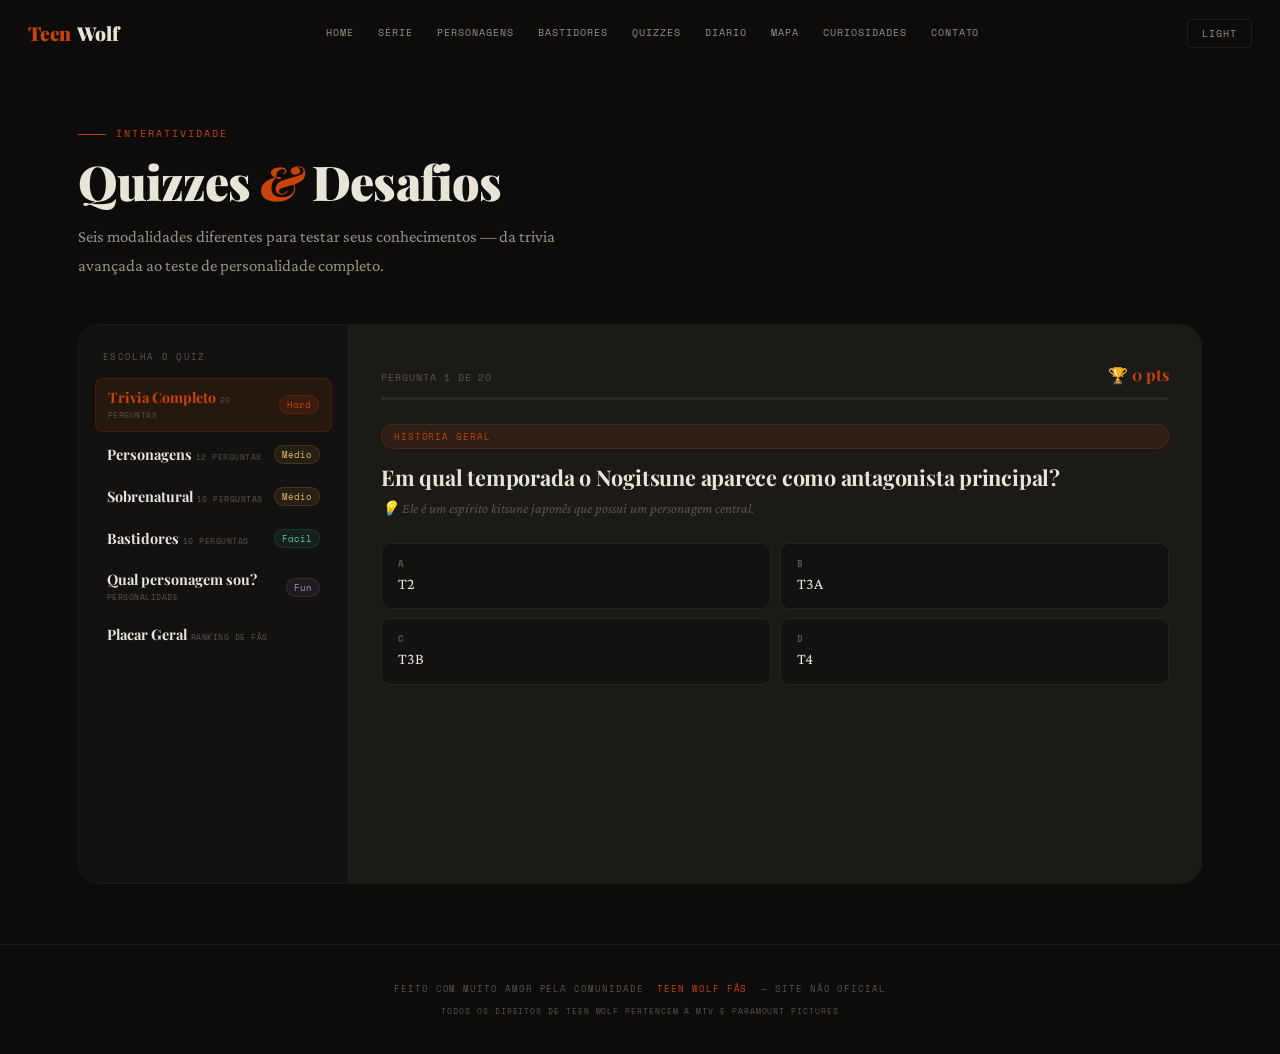
==== quizzes.html @ 921c5e26 "Create Teen Wolf site" ====
<!DOCTYPE html>
<html lang="pt-BR" data-theme="dark">
<head>
<meta charset="UTF-8"/>
<meta name="viewport" content="width=device-width, initial-scale=1.0"/>
<title>Teen Wolf Fãs — Quizzes</title>
<link rel="preconnect" href="https://fonts.googleapis.com"/>
<link href="https://fonts.googleapis.com/css2?family=Playfair+Display:ital,wght@0,400;0,700;0,900;1,400;1,700&family=Crimson+Pro:ital,wght@0,300;0,400;0,600;1,300;1,400&family=Space+Mono:wght@400;700&display=swap" rel="stylesheet"/>
<link rel="stylesheet" href="style.css"/>
</head>
<body>

<!-- NAV -->
<nav id="nav">
  <div class="nav-inner">
    <button class="hamburger" onclick="toggleMenu()">&#9776;</button>
    <div class="nav-logo"><span class="w">Teen</span><span>Wolf</span></div>
    <div class="nav-links">
      <a href="index.html">Home</a>
      <a href="index.html#serie">Série</a>
      <a href="index.html#personagens">Personagens</a>
      <a href="index.html#bastidores">Bastidores</a>
      <a href="quizzes.html" class="active">Quizzes</a>
      <a href="index.html#diario">Diário</a>
      <a href="index.html#mapa">Mapa</a>
      <a href="index.html#curiosidades">Curiosidades</a>
      <a href="index.html#contato">Contato</a>
    </div>
    <div class="nav-end">
      <button class="btn-theme" id="themeBtn" onclick="toggleTheme()">Light</button>
    </div>
  </div>
</nav>
<div id="mob-menu">
  <a href="index.html" onclick="cm()">Home</a>
  <a href="index.html#serie" onclick="cm()">Série</a>
  <a href="index.html#personagens" onclick="cm()">Personagens</a>
  <a href="index.html#bastidores" onclick="cm()">Bastidores</a>
  <a href="quizzes.html" onclick="cm()">Quizzes</a>
  <a href="index.html#diario" onclick="cm()">Diário</a>
  <a href="index.html#mapa" onclick="cm()">Mapa</a>
  <a href="index.html#curiosidades" onclick="cm()">Curiosidades</a>
  <a href="index.html#contato" onclick="cm()">Contato</a>
</div>

<!-- QUIZZES -->
<section id="quizzes" style="min-height:100vh">
  <div class="wrap">
    <div class="eyebrow">Interatividade</div>
    <h1 class="sh">Quizzes <em>&amp;</em> Desafios</h1>
    <p class="sl">Seis modalidades diferentes para testar seus conhecimentos — da trivia avançada ao teste de personalidade completo.</p>

    <div class="quiz-shell">
      <div class="quiz-sidebar">
        <div class="qs-title">Escolha o quiz</div>
        <button class="qsb on" onclick="loadQuiz('trivia')" id="btn-trivia">
          <span class="qsb-info">
            <span class="qsb-name">Trivia Completo</span>
            <span class="qsb-sub">20 perguntas</span>
          </span>
          <span class="qsb-pill pill-hard">Hard</span>
        </button>
        <button class="qsb" onclick="loadQuiz('personagens')" id="btn-personagens">
          <span class="qsb-info">
            <span class="qsb-name">Personagens</span>
            <span class="qsb-sub">12 perguntas</span>
          </span>
          <span class="qsb-pill pill-med">Médio</span>
        </button>
        <button class="qsb" onclick="loadQuiz('sobrenatural')" id="btn-sobrenatural">
          <span class="qsb-info">
            <span class="qsb-name">Sobrenatural</span>
            <span class="qsb-sub">10 perguntas</span>
          </span>
          <span class="qsb-pill pill-med">Médio</span>
        </button>
        <button class="qsb" onclick="loadQuiz('bastidores')" id="btn-bastidores">
          <span class="qsb-info">
            <span class="qsb-name">Bastidores</span>
            <span class="qsb-sub">10 perguntas</span>
          </span>
          <span class="qsb-pill pill-easy">Fácil</span>
        </button>
        <button class="qsb" onclick="loadQuiz('char')" id="btn-char">
          <span class="qsb-info">
            <span class="qsb-name">Qual personagem sou?</span>
            <span class="qsb-sub">Personalidade</span>
          </span>
          <span class="qsb-pill pill-fun">Fun</span>
        </button>
        <button class="qsb" onclick="loadQuiz('ranking')" id="btn-ranking">
          <span class="qsb-info">
            <span class="qsb-name">Placar Geral</span>
            <span class="qsb-sub">Ranking de fãs</span>
          </span>
        </button>
      </div>
      <div class="quiz-main" id="quizMain"></div>
    </div>
  </div>
</section>

<footer>
  <p>Feito com muito amor pela comunidade &nbsp;<span>Teen Wolf Fãs</span>&nbsp; — Site não oficial</p>
  <p style="margin-top:7px;font-size:.52rem">Todos os direitos de Teen Wolf pertencem à MTV e Paramount Pictures</p>
</footer>

<script src="script.js"></script>
</body>
</html>
---- style.css ----
/* ══════════════════════════════════════════
   TEEN WOLF FÃS — style.css
   ══════════════════════════════════════════ */

/* ── TOKENS ── */
:root {
  --ink: #0d0c0a; --ink2: #141210; --ink3: #1c1a17;
  --line: rgba(255,255,255,.07); --line2: rgba(255,255,255,.04);
  --ember: #c8440a; --ember2: #e8621a;
  --gold: #c9963a;  --gold2: #e8b860;
  --silver: #a09890; --cream: #f0ead8;
  --wolf2: #b090d0;
  --green: #2a9d72; --red: #c8342a;
  --text: #e8e4d8; --text2: #9a9080; --text3: #5a554e;
  --r: 14px; --r2: 22px;
  --glow: 0 0 60px rgba(200,68,10,.2);
}
[data-theme="light"] {
  --ink: #faf8f3; --ink2: #f3efe6; --ink3: #ebe5d8;
  --line: rgba(0,0,0,.07); --line2: rgba(0,0,0,.04);
  --text: #1a1510; --text2: #6a6050; --text3: #9a9080;
  --silver: #7a6858; --cream: #1a100a;
}

/* ── RESET ── */
*, *::before, *::after { box-sizing: border-box; margin: 0; padding: 0; }
html { scroll-behavior: smooth; }
a { text-decoration: none; }
body {
  background: var(--ink);
  color: var(--text);
  font-family: 'Crimson Pro', Georgia, serif;
  line-height: 1.7;
  overflow-x: hidden;
}
::selection { background: var(--ember); color: #fff; }
::-webkit-scrollbar { width: 4px; }
::-webkit-scrollbar-track { background: var(--ink); }
::-webkit-scrollbar-thumb { background: var(--ember); border-radius: 2px; }

/* ── KEYFRAMES ── */
@keyframes scIn  { from { transform: scale(.6);      opacity: 0; } to { transform: scale(1);   opacity: 1; } }
@keyframes fup   { from { transform: translateY(14px); opacity: 0; } to { transform: translateY(0); opacity: 1; } }
@keyframes bf    { to { width: 100%; } }
@keyframes sb    { from { opacity: .4; } to { opacity: 1; } }
@keyframes rp    { 0%,100% { transform:scale(1); opacity:.4; } 50% { transform:scale(1.04); opacity:1; } }
@keyframes mp    { 0%,100% { box-shadow: 0 0 5px currentColor; } 50% { box-shadow: 0 0 16px currentColor, 0 0 32px currentColor; } }

/* ── SPLASH ── */
#splash {
  position: fixed; inset: 0; z-index: 9999; background: #000;
  display: flex; flex-direction: column; align-items: center; justify-content: center;
  transition: opacity 1s ease, visibility 1s ease; overflow: hidden;
}
#splash::before {
  content: ''; position: absolute; inset: 0;
  background: radial-gradient(ellipse at 50% 60%, rgba(200,68,10,.15) 0%, transparent 65%);
  animation: sb 3s ease-in-out infinite alternate;
}
#splash.hide { opacity: 0; visibility: hidden; pointer-events: none; }
.sp-eyebrow {
  font-family: 'Space Mono', monospace; font-size: .65rem;
  letter-spacing: .25em; color: var(--ember); text-transform: uppercase;
  margin-bottom: 24px; animation: fup .6s ease both;
}
.sp-wolf {
  font-family: 'Playfair Display', serif;
  font-size: clamp(5rem, 18vw, 9rem); font-weight: 900;
  letter-spacing: -.04em; line-height: 1;
  animation: scIn .8s cubic-bezier(.16,1,.3,1) both;
  color: transparent; -webkit-text-stroke: 2px var(--ember);
  filter: drop-shadow(0 0 40px rgba(200,68,10,.4));
}
.sp-title {
  font-family: 'Playfair Display', serif;
  font-size: clamp(2.5rem, 8vw, 5rem); font-weight: 900;
  color: var(--cream); letter-spacing: -.02em; line-height: 1;
  margin: 16px 0 8px; animation: fup .7s .2s ease both; opacity: 0;
}
.sp-sub {
  font-family: 'Crimson Pro', serif; font-size: 1.1rem;
  font-style: italic; color: var(--silver);
  animation: fup .7s .4s ease both; opacity: 0;
}
.sp-bar {
  width: 160px; height: 1px; background: rgba(255,255,255,.1);
  border-radius: 1px; margin-top: 48px; overflow: hidden;
  animation: fup .7s .5s ease both; opacity: 0;
}
.sp-fill {
  height: 100%;
  background: linear-gradient(90deg, var(--ember), var(--gold));
  animation: bf 2.2s .6s cubic-bezier(.4,0,.2,1) both; width: 0;
}

/* ── NAV ── */
#nav { position: fixed; top: 0; left: 0; right: 0; z-index: 800; transition: all .4s ease; }
#nav.scrolled {
  background: rgba(13,12,10,.93);
  backdrop-filter: blur(20px) saturate(160%);
  border-bottom: 1px solid var(--line);
}
[data-theme="light"] #nav.scrolled { background: rgba(250,248,243,.93); }
.nav-inner {
  max-width: 1280px; margin: 0 auto;
  display: flex; align-items: center; height: 66px; padding: 0 28px; gap: 16px;
}
.nav-logo {
  font-family: 'Playfair Display', serif; font-size: 1.2rem;
  font-weight: 900; letter-spacing: -.01em; flex-shrink: 0;
  display: flex; align-items: center; gap: 6px;
}
.nav-logo .w { color: var(--ember); }
.nav-links {
  display: flex; flex: 1; justify-content: center;
  overflow-x: auto; scrollbar-width: none;
}
.nav-links::-webkit-scrollbar { display: none; }
.nav-links a {
  font-family: 'Space Mono', monospace; font-size: .62rem;
  letter-spacing: .1em; text-transform: uppercase;
  color: var(--text2); padding: 8px 12px;
  transition: color .2s; white-space: nowrap; position: relative;
}
.nav-links a::after {
  content: ''; position: absolute; bottom: 0; left: 12px; right: 12px;
  height: 1px; background: var(--ember);
  transform: scaleX(0); transition: transform .25s ease;
}
.nav-links a:hover { color: var(--text); }
.nav-links a:hover::after, .nav-links a.active::after { transform: scaleX(1); }
.nav-links a.active { color: var(--ember); }
.nav-end { display: flex; align-items: center; flex-shrink: 0; }
.btn-theme {
  font-family: 'Space Mono', monospace; font-size: .62rem;
  letter-spacing: .1em; text-transform: uppercase;
  color: var(--text2); background: none;
  border: 1px solid var(--line); padding: 6px 14px;
  border-radius: 4px; cursor: pointer; transition: all .2s;
}
.btn-theme:hover { color: var(--ember); border-color: var(--ember); }
.hamburger {
  display: none; background: none; border: none;
  color: var(--text); cursor: pointer; font-size: 1.4rem; padding: 4px;
}
#mob-menu {
  display: none; position: fixed; top: 66px; inset-inline: 0; z-index: 799;
  background: var(--ink2); border-bottom: 1px solid var(--line);
  padding: 16px 20px; flex-direction: column; gap: 2px;
}
#mob-menu.open { display: flex; }
#mob-menu a {
  font-family: 'Space Mono', monospace; font-size: .68rem;
  letter-spacing: .1em; text-transform: uppercase;
  color: var(--text2); padding: 11px 14px; border-radius: 8px; transition: all .15s;
}
#mob-menu a:hover { color: var(--ember); background: rgba(200,68,10,.08); }

/* ── LAYOUT ── */
section { padding-top: 66px; min-height: 100vh; }
.wrap { max-width: 1180px; margin: 0 auto; padding: 60px 28px; }
.eyebrow {
  font-family: 'Space Mono', monospace; font-size: .62rem;
  letter-spacing: .2em; text-transform: uppercase;
  color: var(--ember); margin-bottom: 12px;
  display: flex; align-items: center; gap: 10px;
}
.eyebrow::before { content: ''; width: 28px; height: 1px; background: var(--ember); flex-shrink: 0; }
.sh {
  font-family: 'Playfair Display', serif;
  font-size: clamp(1.8rem, 4vw, 3rem); font-weight: 900;
  line-height: 1.1; letter-spacing: -.02em;
  color: var(--text); margin-bottom: 14px;
}
.sh em { font-style: italic; color: var(--ember); }
.sl { font-size: 1.05rem; color: var(--text2); line-height: 1.75; max-width: 540px; margin-bottom: 44px; }
hr.rule { border: none; border-top: 1px solid var(--line); margin: 60px 0; }

/* ── BUTTONS ── */
.btn {
  display: inline-flex; align-items: center; gap: 8px;
  font-family: 'Space Mono', monospace; font-size: .68rem;
  letter-spacing: .1em; text-transform: uppercase;
  padding: 13px 26px; border-radius: 6px;
  cursor: pointer; transition: all .25s; border: none; font-weight: 700;
}
.btn-f { background: var(--ember); color: #fff; }
.btn-f:hover { background: var(--ember2); box-shadow: 0 4px 24px rgba(200,68,10,.4); transform: translateY(-1px); }
.btn-o { background: transparent; color: var(--text2); border: 1px solid var(--line); }
.btn-o:hover { color: var(--text); border-color: rgba(255,255,255,.2); }

/* ── HERO ── */
#home { position: relative; overflow: hidden; padding-top: 0; }
.hero { min-height: 100vh; display: grid; grid-template-rows: 1fr auto; position: relative; }
.hero-bg {
  position: absolute; inset: 0;
  background:
    radial-gradient(ellipse 80% 60% at 60% 50%, rgba(200,68,10,.1) 0%, transparent 60%),
    radial-gradient(ellipse 60% 80% at 15% 80%, rgba(139,106,170,.07) 0%, transparent 50%),
    radial-gradient(ellipse 50% 40% at 85% 15%, rgba(201,150,58,.05) 0%, transparent 40%);
}
.hero-gl { position: absolute; inset: 0; pointer-events: none; overflow: hidden; }
.hero-gl span { position: absolute; left: 0; right: 0; height: 1px; background: var(--line2); }
.hero-body {
  display: flex; align-items: center; justify-content: center;
  text-align: center; flex-direction: column;
  padding: 140px 28px 80px; position: relative; z-index: 1;
}
.hero-badge {
  font-family: 'Space Mono', monospace; font-size: .62rem;
  letter-spacing: .22em; text-transform: uppercase;
  color: var(--ember); margin-bottom: 24px;
  display: inline-flex; align-items: center; gap: 10px;
  border: 1px solid rgba(200,68,10,.25); padding: 6px 18px;
  border-radius: 100px; background: rgba(200,68,10,.05);
}
.hero-h1 {
  font-family: 'Playfair Display', serif;
  font-size: clamp(3rem, 10vw, 8rem); font-weight: 900;
  line-height: .92; letter-spacing: -.03em;
  color: var(--cream); margin-bottom: 8px;
}
.hero-h1 .outline { color: transparent; -webkit-text-stroke: 1.5px var(--ember); font-style: italic; }
.hero-h1 .small {
  display: block; font-size: clamp(1.2rem, 3.5vw, 2.8rem);
  color: var(--text2); font-style: italic; font-weight: 400; letter-spacing: 0; margin-top: 6px;
}
.hero-desc { font-size: 1.05rem; font-style: italic; color: var(--text2); max-width: 460px; line-height: 1.8; margin: 26px auto 38px; }
.hero-cta { display: flex; gap: 12px; flex-wrap: wrap; justify-content: center; }
.hero-stats { display: flex; border-top: 1px solid var(--line); position: relative; z-index: 1; }
.hero-stat { flex: 1; padding: 26px 20px; text-align: center; border-right: 1px solid var(--line); transition: background .2s; }
.hero-stat:last-child { border-right: none; }
.hero-stat:hover { background: rgba(255,255,255,.02); }
.hn { font-family: 'Playfair Display', serif; font-size: 2rem; font-weight: 700; color: var(--ember); line-height: 1; }
.hl { font-family: 'Space Mono', monospace; font-size: .58rem; letter-spacing: .15em; text-transform: uppercase; color: var(--text3); margin-top: 4px; }

/* ── CARDS ── */
.cards4 {
  display: grid; grid-template-columns: repeat(auto-fill, minmax(240px,1fr));
  gap: 1px; background: var(--line2); border-radius: var(--r2);
  overflow: hidden; margin-bottom: 48px;
}
.card-item { background: var(--ink2); padding: 32px 28px; transition: background .2s; position: relative; overflow: hidden; }
.card-item::before {
  content: ''; position: absolute; top: 0; left: 0; right: 0; height: 2px;
  background: linear-gradient(90deg, var(--ember), transparent);
  transform: scaleX(0); transition: transform .3s ease; transform-origin: left;
}
.card-item:hover { background: var(--ink3); }
.card-item:hover::before { transform: scaleX(1); }
.ci-icon {
  font-size: 1.6rem; width: 48px; height: 48px;
  display: flex; align-items: center; justify-content: center;
  background: rgba(200,68,10,.08); border-radius: 10px;
  border: 1px solid rgba(200,68,10,.15); margin-bottom: 16px;
}
.card-item h3 { font-family: 'Playfair Display', serif; font-size: 1.1rem; font-weight: 700; color: var(--text); margin-bottom: 8px; }
.card-item p  { font-size: .92rem; color: var(--text2); line-height: 1.65; }
.ci-tag {
  display: inline-block; margin-top: 14px; padding: 2px 10px;
  border-radius: 100px; font-family: 'Space Mono', monospace;
  font-size: .58rem; letter-spacing: .08em; text-transform: uppercase;
  background: rgba(200,68,10,.1); color: var(--ember); border: 1px solid rgba(200,68,10,.18);
}

/* ── TIMELINE ── */
.tl { position: relative; padding-left: 24px; }
.tl::before {
  content: ''; position: absolute; left: 0; top: 8px; bottom: 8px;
  width: 1px; background: linear-gradient(180deg, var(--ember) 0%, transparent 100%);
}
.tl-item { position: relative; padding-left: 28px; margin-bottom: 36px; }
.tl-item::before {
  content: ''; position: absolute; left: -4px; top: 9px;
  width: 9px; height: 9px; border-radius: 50%;
  background: var(--ink); border: 2px solid var(--ember);
  box-shadow: 0 0 8px rgba(200,68,10,.4);
}
.tl-y  { font-family: 'Space Mono', monospace; font-size: .62rem; letter-spacing: .1em; color: var(--ember); margin-bottom: 3px; }
.tl-item h4 { font-family: 'Playfair Display', serif; font-size: 1.05rem; font-weight: 700; color: var(--text); margin-bottom: 5px; }
.tl-item p  { font-size: .9rem; color: var(--text2); line-height: 1.6; }

/* ── PERSONAGENS ── */
.char-grid {
  display: grid; grid-template-columns: repeat(auto-fill, minmax(210px,1fr));
  gap: 1px; background: var(--line2); border-radius: var(--r2); overflow: hidden;
}
.char-card {
  background: var(--ink2); padding: 0;
  transition: background .25s; cursor: pointer;
  position: relative; overflow: hidden; display: flex; flex-direction: column;
}
.char-card::after {
  content: ''; position: absolute; bottom: 0; left: 0; right: 0; height: 2px;
  background: linear-gradient(90deg, var(--ember), var(--gold));
  transform: scaleX(0); transition: transform .35s ease; transform-origin: left;
}
.char-card:hover { background: var(--ink3); }
.char-card:hover::after, .char-card.open::after { transform: scaleX(1); }
.char-card .ch-name,
.char-card .ch-role,
.char-card .ch-detail { padding-left: 18px; padding-right: 18px; }
.char-card .ch-name { padding-top: 14px; }
.ch-photo { width: 100%; aspect-ratio: 3/4; overflow: hidden; position: relative; flex-shrink: 0; }
.ch-photo img { width: 100%; height: 100%; object-fit: cover; object-position: top center; transition: transform .4s ease; display: block; }
.char-card:hover .ch-photo img { transform: scale(1.06); }
.ch-photo::after {
  content: ''; position: absolute; inset: 0;
  background: linear-gradient(to top, rgba(13,12,10,.85) 0%, rgba(13,12,10,.1) 50%, transparent 100%);
  pointer-events: none;
}
.ch-av {
  font-size: 2.4rem; width: 58px; height: 58px;
  display: flex; align-items: center; justify-content: center;
  background: rgba(200,68,10,.07); border-radius: 50%;
  border: 1px solid rgba(200,68,10,.15); margin: 18px 18px 14px;
  transition: transform .3s;
}
.char-card:hover .ch-av { transform: scale(1.06); }
.ch-name  { font-family: 'Playfair Display', serif; font-size: 1.1rem; font-weight: 700; color: var(--text); letter-spacing: -.01em; margin-bottom: 2px; }
.ch-role  { font-family: 'Space Mono', monospace; font-size: .58rem; letter-spacing: .1em; text-transform: uppercase; color: var(--text3); margin-bottom: 10px; }
.ch-power {
  display: inline-block; padding: 2px 10px; border-radius: 100px;
  font-family: 'Space Mono', monospace; font-size: .56rem;
  letter-spacing: .07em; text-transform: uppercase;
  background: rgba(139,106,170,.1); color: var(--wolf2);
  border: 1px solid rgba(139,106,170,.18); margin-left: 18px; margin-bottom: 0;
}
.ch-detail { max-height: 0; overflow: hidden; transition: max-height .4s ease; }
.char-card.open .ch-detail { max-height: 300px; }
.ch-detail-inner { border-top: 1px solid var(--line); padding: 14px 18px; margin-top: 14px; font-size: .88rem; color: var(--text2); line-height: 1.65; }

/* ── BASTIDORES ── */
.bast-grid { display: grid; grid-template-columns: repeat(3,1fr); gap: 20px; }
.bast-card {
  border: 1px solid var(--line); border-radius: var(--r);
  overflow: hidden; background: var(--ink2);
  transition: all .3s; position: relative; display: flex; flex-direction: column;
}
.bast-card::before {
  content: ''; position: absolute; inset: 0;
  background: radial-gradient(ellipse at 50% 0%, rgba(200,68,10,.06) 0%, transparent 60%);
  opacity: 0; transition: opacity .3s; pointer-events: none; z-index: 1;
}
.bast-card:hover { border-color: rgba(200,68,10,.25); transform: translateY(-2px); box-shadow: var(--glow); }
.bast-card:hover::before { opacity: 1; }
.bast-photo { width: 100%; aspect-ratio: 4/3; overflow: hidden; position: relative; flex-shrink: 0; }
.bast-photo img { width: 100%; height: 100%; object-fit: cover; object-position: top center; transition: transform .4s ease; display: block; }
.bast-card:hover .bast-photo img { transform: scale(1.05); }
.bast-photo::after {
  content: ''; position: absolute; inset: 0;
  background: linear-gradient(to top, rgba(13,12,10,.9) 0%, rgba(13,12,10,.1) 60%, transparent 100%);
}
.bast-info { padding: 22px 22px 24px; position: relative; z-index: 2; flex: 1; display: flex; flex-direction: column; }
.bast-num { font-family: 'Playfair Display', serif; font-size: 2.8rem; font-weight: 900; color: rgba(200,68,10,.13); line-height: 1; margin-bottom: 10px; letter-spacing: -.04em; }
.bast-card h3 { font-family: 'Playfair Display', serif; font-size: 1.05rem; font-weight: 700; color: var(--text); margin-bottom: 8px; }
.bast-card p  { font-size: .9rem; color: var(--text2); line-height: 1.65; flex: 1; }
.bast-tag {
  display: inline-block; margin-top: 12px; padding: 2px 10px;
  border-radius: 100px; font-family: 'Space Mono', monospace;
  font-size: .56rem; letter-spacing: .08em; text-transform: uppercase;
  background: rgba(201,150,58,.1); color: var(--gold2); border: 1px solid rgba(201,150,58,.18);
}

/* ── DIÁRIO ── */
.diary-feed { display: flex; flex-direction: column; gap: 14px; }
.di-entry {
  background: var(--ink2); border: 1px solid var(--line);
  border-radius: var(--r); padding: 26px;
  border-left: 3px solid var(--ember); transition: all .3s;
}
.di-entry:hover { box-shadow: var(--glow); border-color: rgba(200,68,10,.25); }
.di-meta { display: flex; align-items: center; gap: 12px; margin-bottom: 14px; }
.di-av {
  font-size: 1.5rem; width: 42px; height: 42px;
  display: flex; align-items: center; justify-content: center;
  background: rgba(200,68,10,.07); border-radius: 50%;
  border: 1px solid rgba(200,68,10,.15); flex-shrink: 0;
}
.di-who { font-family: 'Playfair Display', serif; font-size: .98rem; font-weight: 700; color: var(--text); }
.di-date { font-family: 'Space Mono', monospace; font-size: .56rem; letter-spacing: .1em; color: var(--text3); text-transform: uppercase; margin-top: 2px; }
.di-quote { margin: 0 0 12px; padding: 11px 16px; background: rgba(200,68,10,.05); border-radius: 7px; border-left: 2px solid var(--gold); font-style: italic; color: var(--text); font-size: .96rem; line-height: 1.6; }
.di-body  { font-size: .9rem; color: var(--text2); line-height: 1.7; }

/* ── MAPA ── */
.map-wrap { border: 1px solid var(--line); border-radius: var(--r2); overflow: hidden; background: var(--ink2); }
.map-area {
  width: 100%; aspect-ratio: 16/9; position: relative;
  background: linear-gradient(135deg, #0a140a 0%, #121f12 40%, #080f08 100%);
}
.map-area::before {
  content: ''; position: absolute; inset: 0;
  background: radial-gradient(ellipse at 30% 45%, rgba(20,60,20,.7) 0%, transparent 55%),
              radial-gradient(ellipse at 70% 60%, rgba(14,40,14,.5) 0%, transparent 40%);
  pointer-events: none;
}
.map-pin { position: absolute; cursor: pointer; transform: translate(-50%,-100%); transition: transform .2s; z-index: 2; }
.map-pin:hover { transform: translate(-50%,-115%) scale(1.15); }
.pin-dot { width: 15px; height: 15px; border-radius: 50%; border: 2px solid rgba(255,255,255,.7); margin: 0 auto 4px; animation: mp 2.5s ease-in-out infinite; }
.pin-label { font-family: 'Space Mono', monospace; font-size: .5rem; color: #fff; letter-spacing: .05em; text-align: center; text-shadow: 0 1px 4px #000; white-space: nowrap; }
.map-popup {
  display: none; position: absolute; background: var(--ink2);
  border: 1px solid var(--ember); border-radius: 11px;
  padding: 16px 18px; min-width: 200px; z-index: 10;
  box-shadow: 0 8px 32px rgba(0,0,0,.5);
}
.map-popup.show { display: block; animation: fup .25s ease; }
.mp-close { float: right; background: none; border: none; color: var(--text3); cursor: pointer; font-size: .85rem; margin-left: 8px; }
.mp-title { font-family: 'Playfair Display', serif; font-size: .98rem; font-weight: 700; color: var(--ember); margin-bottom: 7px; clear: right; }
.mp-body  { font-size: .84rem; color: var(--text2); line-height: 1.6; }
.map-legend { padding: 12px 18px; display: flex; gap: 18px; flex-wrap: wrap; border-top: 1px solid var(--line); }
.leg-item { display: flex; align-items: center; gap: 5px; font-family: 'Space Mono', monospace; font-size: .56rem; letter-spacing: .06em; text-transform: uppercase; color: var(--text3); }
.leg-dot { width: 7px; height: 7px; border-radius: 50%; }

/* ── CURIOSIDADES ── */
.fact-hero {
  background: var(--ink2); border: 1px solid var(--line);
  border-radius: var(--r2); padding: 40px; margin-bottom: 28px;
  position: relative; overflow: hidden;
}
.fact-hero::before { content: ''; position: absolute; top: 0; left: 0; right: 0; height: 2px; background: linear-gradient(90deg, var(--ember), var(--gold)); }
.fact-hero::after {
  content: '?'; position: absolute; right: 40px; bottom: -20px;
  font-family: 'Playfair Display', serif; font-size: 13rem; font-weight: 900;
  color: rgba(200,68,10,.05); line-height: 1; pointer-events: none;
}
.fact-label { font-family: 'Space Mono', monospace; font-size: .6rem; letter-spacing: .2em; text-transform: uppercase; color: var(--ember); margin-bottom: 14px; display: flex; align-items: center; gap: 8px; }
.fact-label::before { content: ''; width: 24px; height: 1px; background: var(--ember); }
.fact-num  { font-family: 'Space Mono', monospace; font-size: .76rem; font-weight: 700; color: var(--text3); margin-bottom: 8px; }
.fact-text { font-family: 'Crimson Pro', serif; font-size: 1.3rem; color: var(--text); line-height: 1.65; max-width: 660px; position: relative; z-index: 1; }
.fact-nav  { display: flex; gap: 10px; margin-top: 26px; position: relative; z-index: 1; }

/* ── QUIZ ── */
.quiz-shell { display: grid; grid-template-columns: 270px 1fr; gap: 0; border: 1px solid var(--line); border-radius: var(--r2); overflow: hidden; min-height: 560px; }
.quiz-sidebar { background: var(--ink2); border-right: 1px solid var(--line); padding: 24px 16px; display: flex; flex-direction: column; gap: 3px; }
.qs-title { font-family: 'Space Mono', monospace; font-size: .56rem; letter-spacing: .15em; text-transform: uppercase; color: var(--text3); padding: 0 8px; margin-bottom: 10px; }
.qsb { display: flex; align-items: center; gap: 10px; padding: 10px 12px; border-radius: 8px; cursor: pointer; transition: all .2s; background: none; border: none; text-align: left; width: 100%; }
.qsb:hover { background: rgba(255,255,255,.04); }
.qsb.on { background: rgba(200,68,10,.1); border: 1px solid rgba(200,68,10,.18); }
.qsb-info { flex: 1; min-width: 0; }
.qsb-name { font-family: 'Playfair Display', serif; font-size: .9rem; font-weight: 700; color: var(--text); line-height: 1.2; white-space: nowrap; overflow: hidden; text-overflow: ellipsis; }
.qsb-sub  { font-family: 'Space Mono', monospace; font-size: .52rem; letter-spacing: .06em; color: var(--text3); text-transform: uppercase; margin-top: 1px; }
.qsb.on .qsb-name { color: var(--ember); }
.qsb-pill { font-family: 'Space Mono', monospace; font-size: .54rem; padding: 2px 7px; border-radius: 100px; flex-shrink: 0; white-space: nowrap; }
.pill-hard { background: rgba(200,68,10,.12); color: var(--ember);  border: 1px solid rgba(200,68,10,.2); }
.pill-med  { background: rgba(201,150,58,.1);  color: var(--gold2); border: 1px solid rgba(201,150,58,.18); }
.pill-easy { background: rgba(42,157,114,.1);  color: #5ecfa8;      border: 1px solid rgba(42,157,114,.2); }
.pill-fun  { background: rgba(139,106,170,.1); color: var(--wolf2); border: 1px solid rgba(139,106,170,.2); }
.quiz-main { background: var(--ink3); padding: 36px 32px; display: flex; flex-direction: column; position: relative; }
.qz-top { margin-bottom: 24px; }
.qz-top-row { display: flex; justify-content: space-between; align-items: baseline; margin-bottom: 8px; }
.qz-step { font-family: 'Space Mono', monospace; font-size: .6rem; letter-spacing: .1em; text-transform: uppercase; color: var(--text3); }
.qz-pts  { font-family: 'Playfair Display', serif; font-size: 1rem; font-weight: 700; color: var(--ember); }
.qz-pbar  { height: 3px; background: var(--line); border-radius: 2px; overflow: hidden; }
.qz-pfill { height: 100%; background: linear-gradient(90deg, var(--ember), var(--gold)); border-radius: 2px; transition: width .5s cubic-bezier(.4,0,.2,1); }
.qz-chip { display: inline-flex; align-items: center; gap: 5px; padding: 4px 12px; border-radius: 100px; font-family: 'Space Mono', monospace; font-size: .56rem; letter-spacing: .1em; text-transform: uppercase; margin-bottom: 14px; }
.chip-h { background: rgba(200,68,10,.1);  color: var(--ember);  border: 1px solid rgba(200,68,10,.2); }
.chip-p { background: rgba(139,106,170,.1); color: var(--wolf2); border: 1px solid rgba(139,106,170,.2); }
.chip-s { background: rgba(42,157,114,.1);  color: #5ecfa8;      border: 1px solid rgba(42,157,114,.2); }
.chip-b { background: rgba(201,150,58,.1);  color: var(--gold2); border: 1px solid rgba(201,150,58,.18); }
.qz-q    { font-family: 'Playfair Display', serif; font-size: 1.35rem; font-weight: 700; line-height: 1.35; color: var(--text); margin-bottom: 6px; letter-spacing: -.01em; }
.qz-hint { font-size: .88rem; color: var(--text3); font-style: italic; margin-bottom: 24px; line-height: 1.5; }
.qz-opts { display: grid; grid-template-columns: 1fr 1fr; gap: 9px; margin-bottom: 18px; }
.qz-opt {
  background: var(--ink2); border: 1px solid var(--line);
  color: var(--text); padding: 13px 16px; border-radius: 9px;
  cursor: pointer; text-align: left;
  font-family: 'Crimson Pro', serif; font-size: 1rem; line-height: 1.4;
  transition: all .2s; position: relative; overflow: hidden;
}
.qz-opt:hover:not(:disabled) { border-color: rgba(200,68,10,.35); background: var(--ink); }
.qz-opt.correct { border-color: var(--green)!important; background: rgba(42,157,114,.1)!important; color: #5ecfa8!important; }
.qz-opt.wrong   { border-color: var(--red)!important;   background: rgba(200,52,42,.1)!important; color: #e87870!important; }
.qz-opt:disabled { cursor: default; }
.qz-opt-l { font-family: 'Space Mono', monospace; font-size: .58rem; font-weight: 700; color: var(--text3); display: block; margin-bottom: 3px; letter-spacing: .05em; }
.qz-opt.correct .qz-opt-l { color: #5ecfa8; }
.qz-opt.wrong   .qz-opt-l { color: #e87870; }
.qz-explain { background: var(--ink2); border: 1px solid var(--line); border-left: 3px solid var(--ember); border-radius: 9px; padding: 14px 18px; font-size: .9rem; color: var(--text2); line-height: 1.65; margin-bottom: 16px; display: none; }
.qz-explain.show { display: block; animation: fup .3s ease; }
.qz-explain strong { color: var(--text); font-family: 'Playfair Display', serif; }
.qz-next { font-family: 'Space Mono', monospace; font-size: .64rem; letter-spacing: .1em; text-transform: uppercase; background: var(--ember); color: #fff; border: none; padding: 11px 22px; border-radius: 6px; cursor: pointer; transition: all .2s; display: none; align-self: flex-start; }
.qz-next.show { display: block; animation: fup .3s ease; }
.qz-next:hover { background: var(--ember2); transform: translateY(-1px); }
.qz-result { display: none; flex-direction: column; align-items: center; text-align: center; padding: 16px 0; flex: 1; justify-content: center; }
.qz-result.show { display: flex; animation: fup .5s ease; }
.qz-ring { width: 110px; height: 110px; border-radius: 50%; background: radial-gradient(ellipse at 50% 40%,rgba(200,68,10,.15),transparent); border: 2px solid var(--ember); display: flex; align-items: center; justify-content: center; margin-bottom: 22px; position: relative; }
.qz-ring::before { content: ''; position: absolute; inset: -5px; border-radius: 50%; border: 1px solid rgba(200,68,10,.15); animation: rp 2s ease-in-out infinite; }
.qz-rs { font-family: 'Playfair Display', serif; font-size: 2.6rem; font-weight: 900; color: var(--ember); line-height: 1; }
.qz-rt { font-family: 'Space Mono', monospace; font-size: .62rem; color: var(--text3); letter-spacing: .1em; margin-top: 2px; }
.qz-rtitle { font-family: 'Playfair Display', serif; font-size: 1.5rem; font-weight: 700; color: var(--text); margin-bottom: 8px; letter-spacing: -.01em; }
.qz-rmsg   { font-size: .98rem; color: var(--text2); line-height: 1.65; max-width: 360px; margin-bottom: 22px; font-style: italic; }
.qz-bars   { width: 100%; max-width: 340px; margin-bottom: 22px; }
.qz-brow   { display: flex; align-items: center; gap: 9px; margin-bottom: 7px; }
.qz-blabel { font-family: 'Space Mono', monospace; font-size: .56rem; color: var(--text3); letter-spacing: .06em; text-transform: uppercase; width: 72px; text-align: right; flex-shrink: 0; }
.qz-btrack { flex: 1; height: 5px; background: var(--line); border-radius: 3px; overflow: hidden; }
.qz-bfill  { height: 100%; background: linear-gradient(90deg, var(--ember), var(--gold)); border-radius: 3px; transition: width 1s cubic-bezier(.4,0,.2,1) .3s; }
.qz-bval   { font-family: 'Space Mono', monospace; font-size: .58rem; color: var(--ember); width: 26px; text-align: right; flex-shrink: 0; }
.btn-restart { font-family: 'Space Mono', monospace; font-size: .64rem; letter-spacing: .1em; text-transform: uppercase; background: none; border: 1px solid var(--line); color: var(--text2); padding: 11px 22px; border-radius: 6px; cursor: pointer; transition: all .2s; margin-right: 8px; }
.btn-restart:hover { border-color: var(--ember); color: var(--ember); }
.chq-wrap  { max-width: 580px; margin: 0 auto; width: 100%; }
.chq-q     { font-family: 'Playfair Display', serif; font-size: 1.25rem; font-weight: 700; color: var(--text); margin-bottom: 22px; line-height: 1.35; }
.chq-opts  { display: flex; flex-direction: column; gap: 9px; }
.chq-opt   { display: flex; align-items: flex-start; gap: 12px; background: var(--ink2); border: 1px solid var(--line); border-radius: 9px; padding: 13px 16px; cursor: pointer; transition: all .2s; }
.chq-opt:hover { border-color: rgba(200,68,10,.3); background: var(--ink); }
.chq-ol    { font-family: 'Playfair Display', serif; font-size: 1.2rem; font-weight: 700; color: var(--ember); width: 24px; flex-shrink: 0; line-height: 1.3; }
.chq-ot    { font-family: 'Crimson Pro', serif; font-size: .98rem; color: var(--text2); line-height: 1.4; }
.chq-result { display: none; text-align: center; padding: 16px 0; }
.chq-result.show { display: block; animation: fup .5s ease; }
.chq-rphoto { width: 160px; height: 160px; border-radius: 50%; overflow: hidden; margin: 0 auto 20px; border: 3px solid var(--ember); box-shadow: 0 0 32px rgba(200,68,10,.35); animation: scIn .6s cubic-bezier(.16,1,.3,1); }
.chq-rphoto img { width: 100%; height: 100%; object-fit: cover; object-position: top center; }
.chq-rav   { font-size: 5rem; margin-bottom: 14px; animation: scIn .6s cubic-bezier(.16,1,.3,1); }
.chq-rname { font-family: 'Playfair Display', serif; font-size: 1.9rem; font-weight: 900; color: var(--ember); margin-bottom: 4px; letter-spacing: -.02em; }
.chq-rrole { font-family: 'Space Mono', monospace; font-size: .6rem; letter-spacing: .15em; text-transform: uppercase; color: var(--text3); margin-bottom: 14px; }
.chq-rdesc { font-size: .98rem; color: var(--text2); line-height: 1.7; max-width: 400px; margin: 0 auto 20px; font-style: italic; }
.chq-traits { display: flex; gap: 7px; flex-wrap: wrap; justify-content: center; margin-bottom: 22px; }
.chq-trait  { padding: 3px 12px; border-radius: 100px; font-family: 'Space Mono', monospace; font-size: .56rem; letter-spacing: .08em; text-transform: uppercase; background: rgba(200,68,10,.1); color: var(--ember); border: 1px solid rgba(200,68,10,.2); }
.lb-wrap { border: 1px solid var(--line); border-radius: var(--r); overflow: hidden; margin-top: 16px; }
.lb-row  { display: flex; align-items: center; gap: 14px; padding: 13px 18px; border-bottom: 1px solid var(--line); background: var(--ink2); transition: background .2s; }
.lb-row:last-child { border-bottom: none; }
.lb-row:hover { background: var(--ink3); }
.lb-pos  { font-family: 'Playfair Display', serif; font-size: 1.1rem; font-weight: 900; color: var(--text3); width: 22px; text-align: center; flex-shrink: 0; }
.lb-row:nth-child(1) .lb-pos { color: var(--gold2); }
.lb-row:nth-child(2) .lb-pos { color: var(--silver); }
.lb-row:nth-child(3) .lb-pos { color: #c88060; }
.lb-name  { flex: 1; font-family: 'Crimson Pro', serif; font-size: 1rem; color: var(--text); }
.lb-tier  { font-family: 'Space Mono', monospace; font-size: .52rem; letter-spacing: .06em; text-transform: uppercase; color: var(--text3); margin-top: 1px; }
.lb-btrack{ width: 70px; height: 4px; background: var(--line); border-radius: 2px; overflow: hidden; }
.lb-bfill { height: 100%; background: linear-gradient(90deg, var(--ember), var(--gold)); border-radius: 2px; }
.lb-pts   { font-family: 'Space Mono', monospace; font-size: .66rem; color: var(--ember); font-weight: 700; width: 56px; text-align: right; flex-shrink: 0; }

/* ── CONTATO ── */
.contact-grid { display: grid; grid-template-columns: 1fr 1fr; gap: 28px; }
.c-lbl  { font-family: 'Space Mono', monospace; font-size: .58rem; letter-spacing: .1em; text-transform: uppercase; color: var(--text3); margin-bottom: 10px; }
.c-form, .c-social { display: flex; flex-direction: column; gap: 9px; }
.social-link { display: flex; align-items: center; gap: 12px; padding: 14px 16px; background: var(--ink2); border: 1px solid var(--line); border-radius: var(--r); transition: all .2s; }
.social-link:hover { border-color: rgba(200,68,10,.3); transform: translateX(4px); }
.si  { font-size: 1.4rem; }
.sn  { font-family: 'Playfair Display', serif; font-size: .92rem; font-weight: 700; color: var(--text); }
.sh2 { font-family: 'Space Mono', monospace; font-size: .55rem; letter-spacing: .06em; color: var(--text3); text-transform: uppercase; margin-top: 1px; }
.p-input { width: 100%; background: var(--ink3); border: 1px solid var(--line); color: var(--text); padding: 10px 14px; border-radius: 8px; font-size: .93rem; font-family: 'Crimson Pro', serif; outline: none; transition: border-color .2s; }
.p-input:focus { border-color: var(--ember); }
.p-input::placeholder { color: var(--text3); }

/* ── FOOTER ── */
footer { text-align: center; padding: 36px 28px; border-top: 1px solid var(--line); color: var(--text3); font-family: 'Space Mono', monospace; font-size: .58rem; letter-spacing: .1em; text-transform: uppercase; }
footer span { color: var(--ember); }

/* ── RESPONSIVE ── */
@media (max-width: 900px) {
  .nav-links { display: none; }
  .hamburger { display: block; }
  .quiz-shell { grid-template-columns: 1fr; min-height: auto; }
  .quiz-sidebar { border-right: none; border-bottom: 1px solid var(--line); flex-direction: row; flex-wrap: wrap; padding: 12px; gap: 4px; }
  .qs-title { display: none; }
  .qsb-info, .qsb-pill { display: none; }
  .qsb { padding: 8px 12px; }
  .qz-opts { grid-template-columns: 1fr; }
  .bast-grid { grid-template-columns: repeat(2,1fr); }
  .contact-grid { grid-template-columns: 1fr; }
}
@media (max-width: 600px) {
  .hero-stats { flex-wrap: wrap; }
  .hero-stat  { min-width: 50%; }
  .bast-grid  { grid-template-columns: 1fr; }
  .quiz-main  { padding: 20px 16px; }
  .wrap       { padding: 48px 18px; }
}
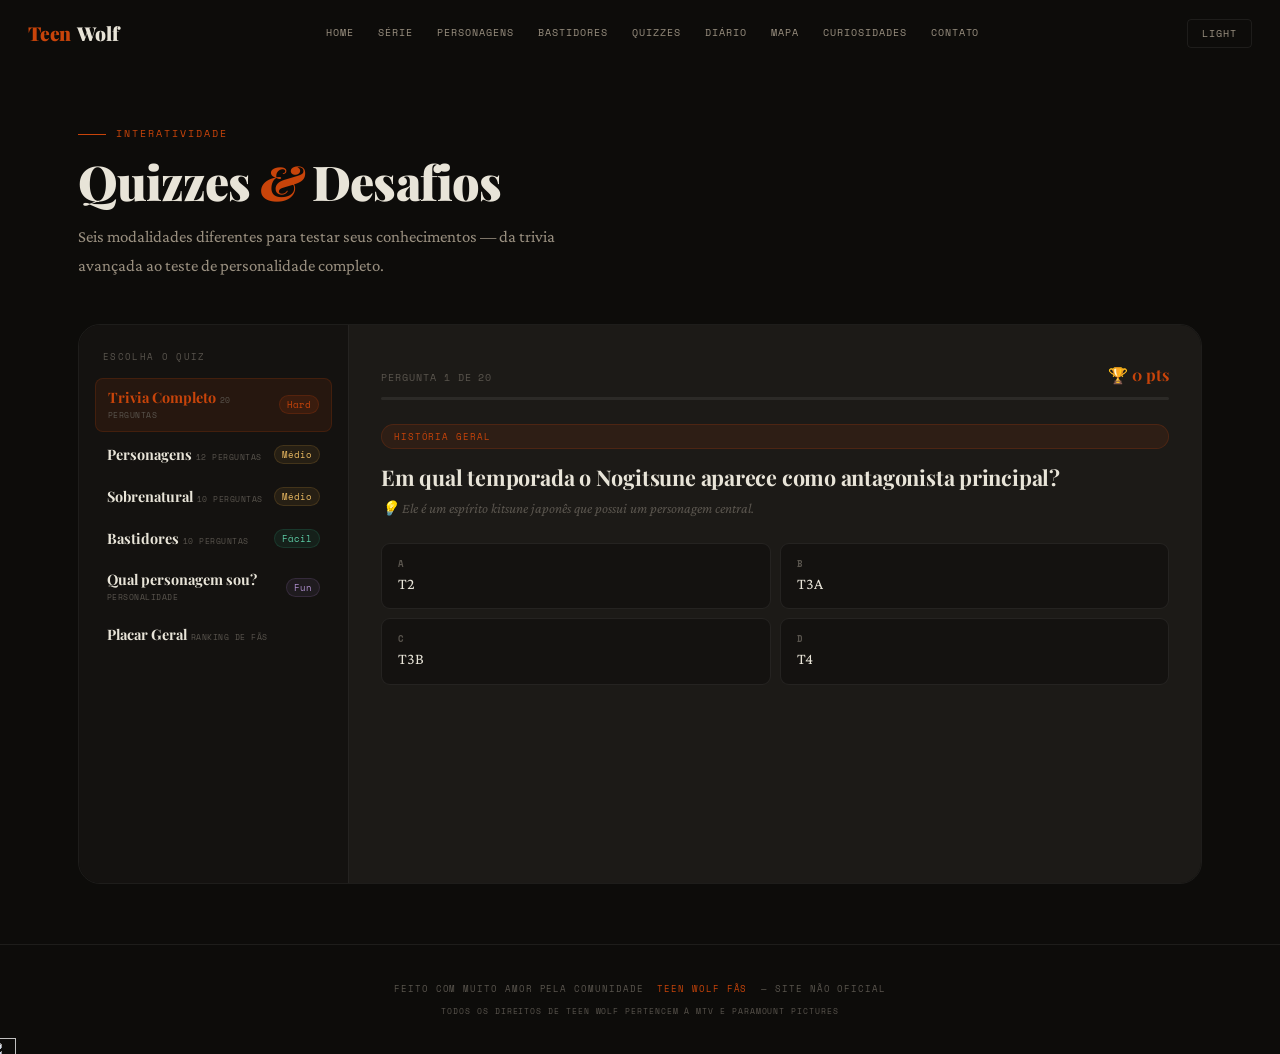
==== commit 89794506: "Add cursor image and script to quizzes.html" ====
--- a/quizzes.html
+++ b/quizzes.html
@@ -105,6 +105,7 @@
   <p style="margin-top:7px;font-size:.52rem">Todos os direitos de Teen Wolf pertencem à MTV e Paramount Pictures</p>
 </footer>
 
+  <img src="cursorwolf.png" class="cursor" id="cursor">
 <script src="script.js"></script>
 </body>
 </html>
--- a/style.css
+++ b/style.css
@@ -565,3 +565,16 @@
   .quiz-main  { padding: 20px 16px; }
   .wrap       { padding: 48px 18px; }
 }
+
+body {
+  cursor: none; /* esconde o cursor real */
+}
+
+.cursor {
+  position: fixed;
+  width: 32px;
+  height: 32px;
+  pointer-events: none; /* não bloqueia clique */
+  transform: translate(-50%, -50%);
+  z-index: 9999;
+}
